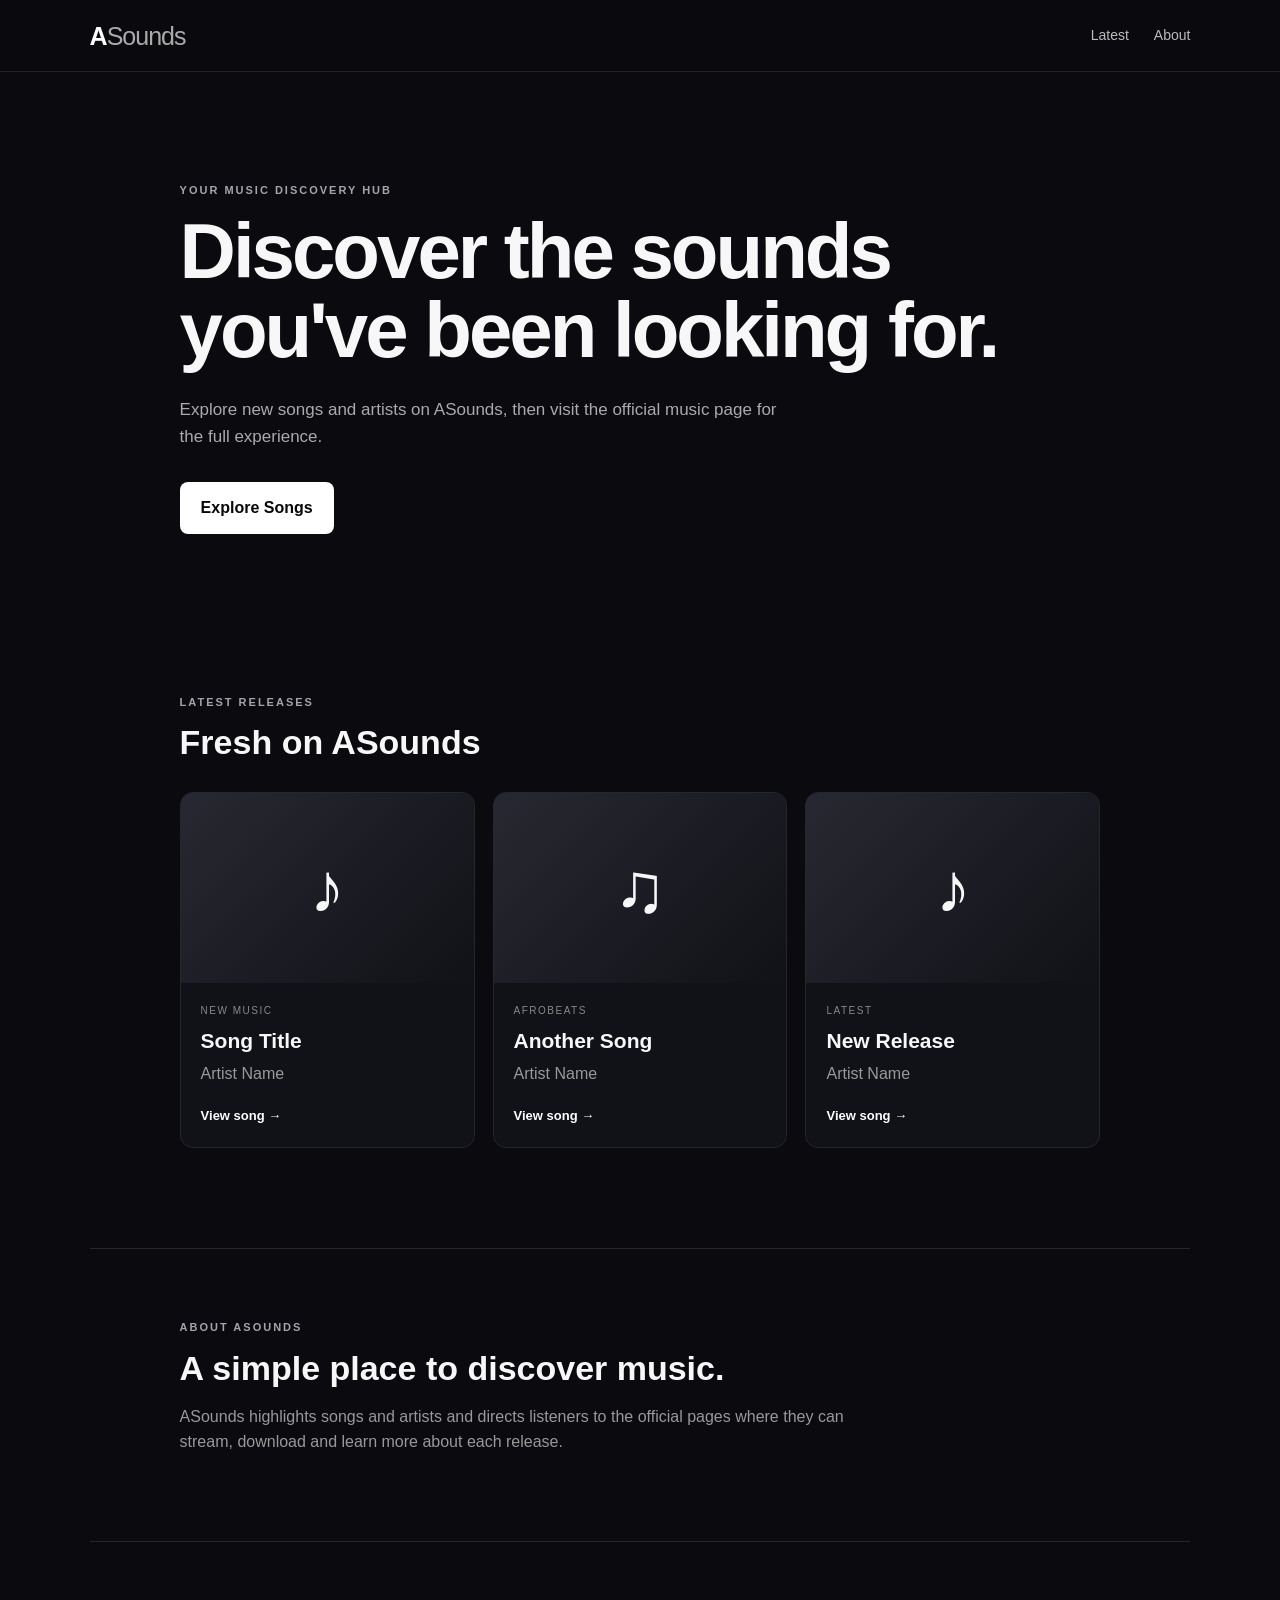
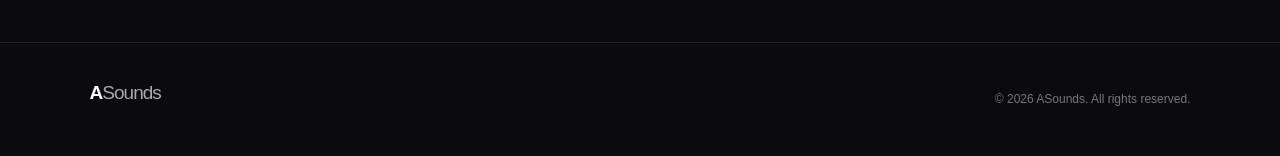
==== index.html @ 5eadc39b "Add files via upload" ====
<!DOCTYPE html>
<html lang="en">
<head>
  <meta charset="UTF-8">
  <meta name="viewport" content="width=device-width, initial-scale=1.0">
  <meta name="description" content="ASounds - Discover the latest music, artists and songs.">
  <title>ASounds — Discover Music</title>
  <link rel="stylesheet" href="style.css">
</head>
<body>
  <header class="header">
    <a class="logo" href="index.html">A<span>Sounds</span></a>
    <nav>
      <a href="#latest">Latest</a>
      <a href="#about">About</a>
    </nav>
  </header>

  <main>
    <section class="hero">
      <p class="eyebrow">YOUR MUSIC DISCOVERY HUB</p>
      <h1>Discover the sounds<br>you've been looking for.</h1>
      <p>Explore new songs and artists on ASounds, then visit the official music page for the full experience.</p>
      <a class="button" href="#latest">Explore Songs</a>
    </section>

    <section id="latest" class="section">
      <div class="section-head">
        <div>
          <p class="eyebrow">LATEST RELEASES</p>
          <h2>Fresh on ASounds</h2>
        </div>
      </div>

      <!-- Replace these demo cards with your real song pages -->
      <div class="songs">
        <article class="song-card">
          <div class="cover">♪</div>
          <div class="song-info">
            <p class="tag">NEW MUSIC</p>
            <h3>Song Title</h3>
            <p>Artist Name</p>
            <a href="song.html" class="listen">View song →</a>
          </div>
        </article>

        <article class="song-card">
          <div class="cover">♫</div>
          <div class="song-info">
            <p class="tag">AFROBEATS</p>
            <h3>Another Song</h3>
            <p>Artist Name</p>
            <a href="song.html" class="listen">View song →</a>
          </div>
        </article>

        <article class="song-card">
          <div class="cover">♪</div>
          <div class="song-info">
            <p class="tag">LATEST</p>
            <h3>New Release</h3>
            <p>Artist Name</p>
            <a href="song.html" class="listen">View song →</a>
          </div>
        </article>
      </div>
    </section>

    <section id="about" class="about">
      <p class="eyebrow">ABOUT ASOUNDS</p>
      <h2>A simple place to discover music.</h2>
      <p>ASounds highlights songs and artists and directs listeners to the official pages where they can stream, download and learn more about each release.</p>
    </section>
  </main>

  <footer>
    <div class="logo">A<span>Sounds</span></div>
    <p>© 2026 ASounds. All rights reserved.</p>
  </footer>
</body>
</html>
---- style.css ----
*{box-sizing:border-box}html{scroll-behavior:smooth}body{margin:0;font-family:Inter,Arial,sans-serif;background:#0b0b0f;color:#f7f7f8;line-height:1.6}.header{height:72px;display:flex;align-items:center;justify-content:space-between;padding:0 7%;border-bottom:1px solid #22232a;position:sticky;top:0;background:rgba(11,11,15,.94);backdrop-filter:blur(10px);z-index:10}.logo{font-size:25px;font-weight:900;letter-spacing:-1px;color:#fff;text-decoration:none}.logo span{font-weight:400;color:#aaa}.header nav{display:flex;gap:25px}.header nav a,.back{color:#bbb;text-decoration:none;font-size:14px}.header nav a:hover,.back:hover{color:#fff}.hero{max-width:1100px;margin:auto;padding:110px 7% 90px}.eyebrow{font-size:11px;letter-spacing:2px;font-weight:800;color:#a4a4ad;margin:0 0 12px}.hero h1{font-size:clamp(42px,7vw,78px);line-height:1.02;letter-spacing:-3px;margin:0 0 25px}.hero>p:not(.eyebrow){max-width:610px;color:#aaa;font-size:17px;margin-bottom:32px}.button{display:inline-block;background:#fff;color:#08080a;text-decoration:none;font-weight:800;padding:13px 21px;border-radius:8px}.button:hover{opacity:.88}.section{max-width:1100px;margin:auto;padding:70px 7%}.section h2,.about h2{font-size:34px;line-height:1.15;margin:0}.songs{display:grid;grid-template-columns:repeat(3,1fr);gap:18px;margin-top:30px}.song-card{border:1px solid #25262e;border-radius:13px;overflow:hidden;background:#111217}.cover,.large-cover{display:grid;place-items:center;background:linear-gradient(135deg,#272831,#111217);font-size:70px;font-weight:900}.cover{height:190px}.song-info{padding:20px}.song-info h3{font-size:21px;margin:0}.song-info p:not(.tag){color:#999;margin:3px 0 15px}.tag{font-size:10px!important;letter-spacing:1.5px;color:#888;margin:0 0 5px!important}.listen{color:#fff;text-decoration:none;font-size:13px;font-weight:800}.about{max-width:1100px;margin:30px auto 100px;padding:70px 7%;border-top:1px solid #25262e;border-bottom:1px solid #25262e}.about p:last-child{color:#999;max-width:700px}.song-page{max-width:760px;margin:auto;padding:70px 7% 100px}.large-cover{height:340px;border-radius:16px;margin-bottom:35px;font-size:110px}.song-page h1{font-size:48px;line-height:1.05;margin:0}.song-page h2{font-size:20px;color:#aaa;font-weight:500;margin:8px 0 25px}.description{color:#aaa}.player-placeholder{border:1px solid #292a32;border-radius:12px;padding:18px;display:flex;gap:14px;align-items:center;margin:28px 0}.player-placeholder span{font-size:28px}.player-placeholder strong,.player-placeholder small{display:block}.player-placeholder small{color:#888;margin-top:2px}.full{width:100%;text-align:center}.official-note{text-align:center;color:#777;font-size:12px;margin-top:15px}footer{border-top:1px solid #22232a;padding:35px 7%;display:flex;justify-content:space-between;gap:20px;color:#777;font-size:12px}footer .logo{font-size:19px;color:#fff}@media(max-width:720px){.header{padding:0 5%}.header nav{gap:14px}.hero{padding:75px 5% 65px}.hero h1{letter-spacing:-2px}.section{padding:55px 5%}.songs{grid-template-columns:1fr}.about{margin-bottom:50px;padding:55px 5%}.song-page{padding:45px 5% 70px}.large-cover{height:260px}.song-page h1{font-size:38px}footer{padding:30px 5%;flex-direction:column}}
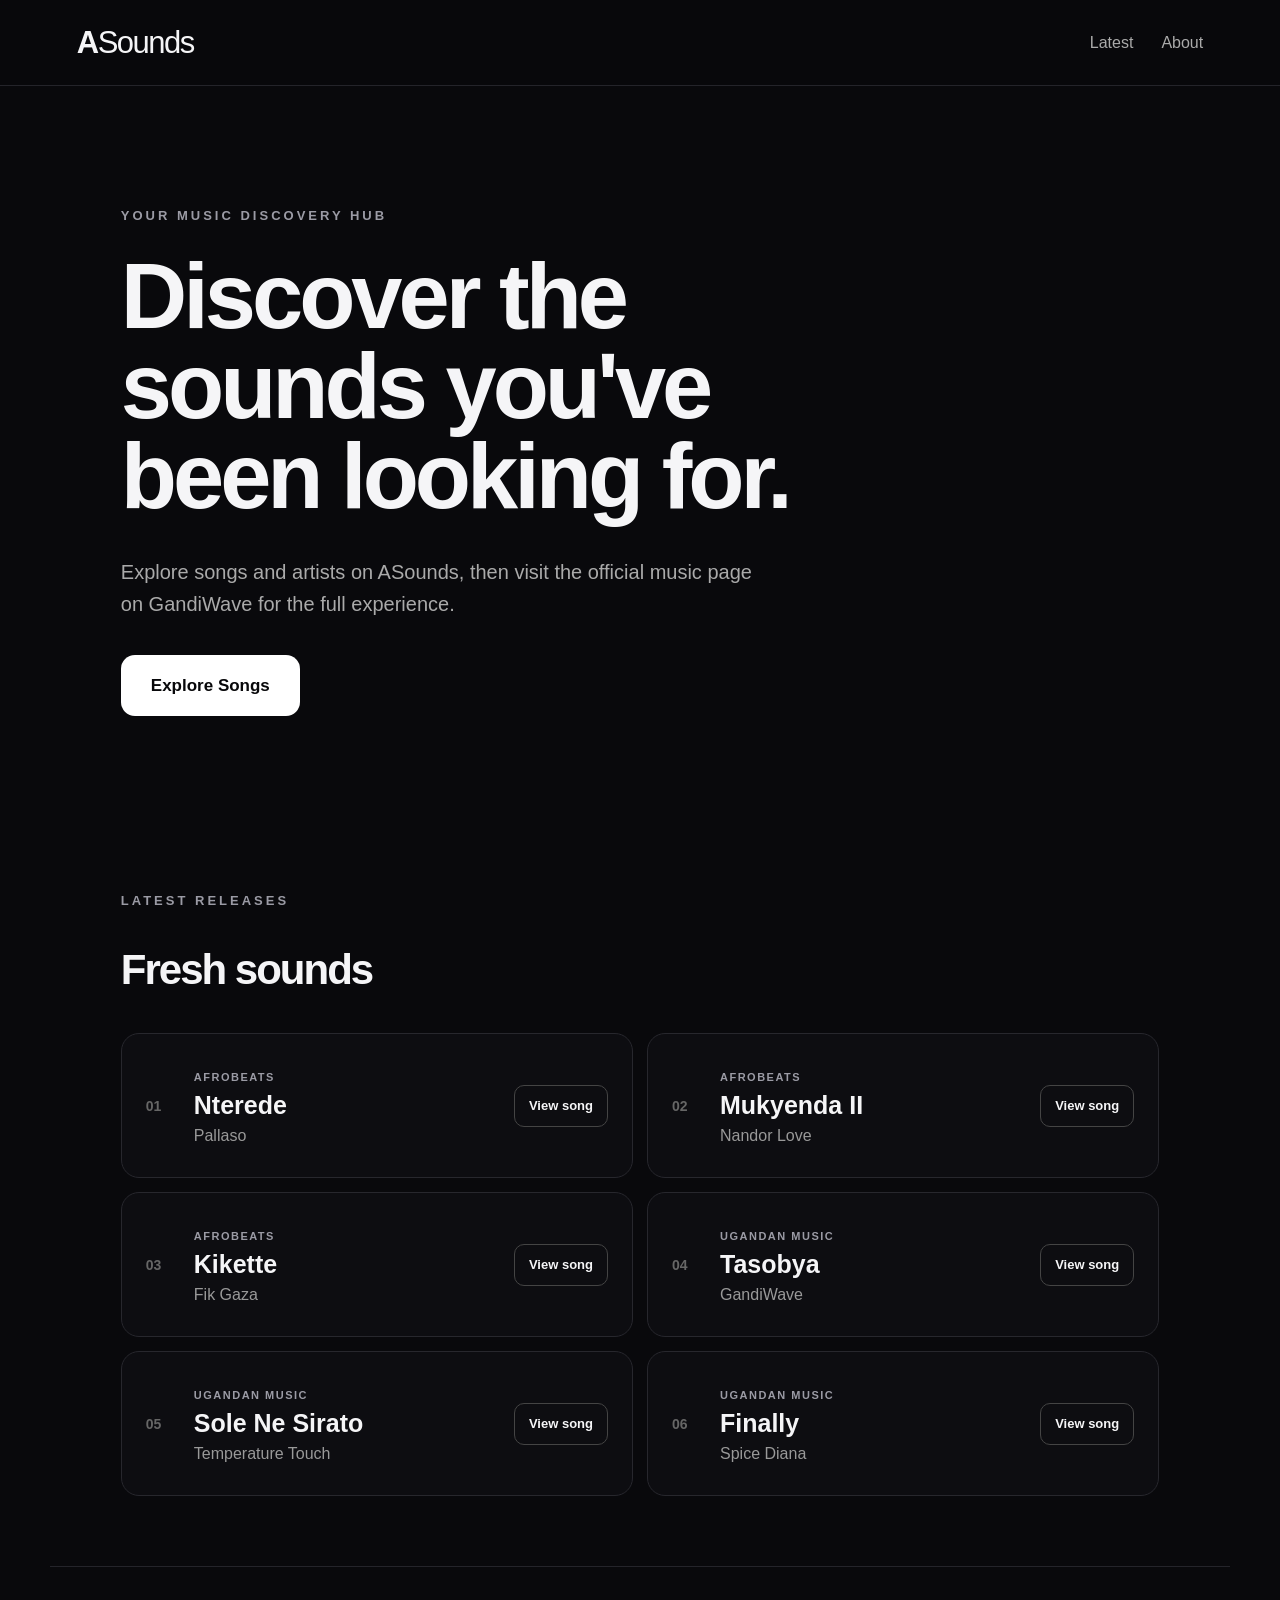
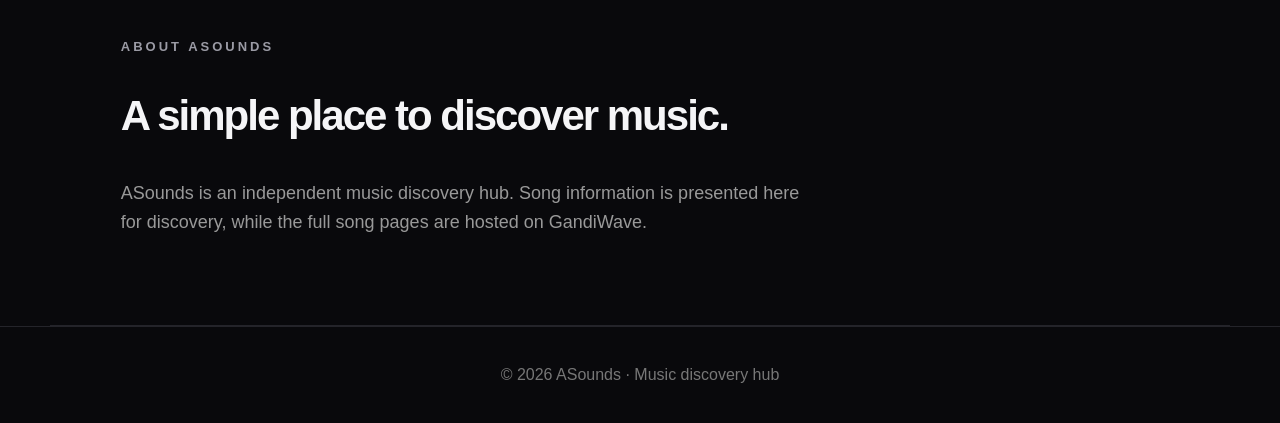
==== commit 229902e7: "Add files via upload" ====
--- a/index.html
+++ b/index.html
@@ -1,81 +1 @@
-<!DOCTYPE html>
-<html lang="en">
-<head>
-  <meta charset="UTF-8">
-  <meta name="viewport" content="width=device-width, initial-scale=1.0">
-  <meta name="description" content="ASounds - Discover the latest music, artists and songs.">
-  <title>ASounds — Discover Music</title>
-  <link rel="stylesheet" href="style.css">
-</head>
-<body>
-  <header class="header">
-    <a class="logo" href="index.html">A<span>Sounds</span></a>
-    <nav>
-      <a href="#latest">Latest</a>
-      <a href="#about">About</a>
-    </nav>
-  </header>
-
-  <main>
-    <section class="hero">
-      <p class="eyebrow">YOUR MUSIC DISCOVERY HUB</p>
-      <h1>Discover the sounds<br>you've been looking for.</h1>
-      <p>Explore new songs and artists on ASounds, then visit the official music page for the full experience.</p>
-      <a class="button" href="#latest">Explore Songs</a>
-    </section>
-
-    <section id="latest" class="section">
-      <div class="section-head">
-        <div>
-          <p class="eyebrow">LATEST RELEASES</p>
-          <h2>Fresh on ASounds</h2>
-        </div>
-      </div>
-
-      <!-- Replace these demo cards with your real song pages -->
-      <div class="songs">
-        <article class="song-card">
-          <div class="cover">♪</div>
-          <div class="song-info">
-            <p class="tag">NEW MUSIC</p>
-            <h3>Song Title</h3>
-            <p>Artist Name</p>
-            <a href="song.html" class="listen">View song →</a>
-          </div>
-        </article>
-
-        <article class="song-card">
-          <div class="cover">♫</div>
-          <div class="song-info">
-            <p class="tag">AFROBEATS</p>
-            <h3>Another Song</h3>
-            <p>Artist Name</p>
-            <a href="song.html" class="listen">View song →</a>
-          </div>
-        </article>
-
-        <article class="song-card">
-          <div class="cover">♪</div>
-          <div class="song-info">
-            <p class="tag">LATEST</p>
-            <h3>New Release</h3>
-            <p>Artist Name</p>
-            <a href="song.html" class="listen">View song →</a>
-          </div>
-        </article>
-      </div>
-    </section>
-
-    <section id="about" class="about">
-      <p class="eyebrow">ABOUT ASOUNDS</p>
-      <h2>A simple place to discover music.</h2>
-      <p>ASounds highlights songs and artists and directs listeners to the official pages where they can stream, download and learn more about each release.</p>
-    </section>
-  </main>
-
-  <footer>
-    <div class="logo">A<span>Sounds</span></div>
-    <p>© 2026 ASounds. All rights reserved.</p>
-  </footer>
-</body>
-</html>
+<!doctype html><html lang="en"><head><meta charset="UTF-8"><meta name="viewport" content="width=device-width,initial-scale=1"><meta name="description" content="ASounds — discover Ugandan songs and visit official music pages on GandiWave."><title>ASounds — Music Discovery Hub</title><link rel="stylesheet" href="style.css"></head><body><header class="site-header"><a class="brand" href="index.html"><span>A</span>Sounds</a><nav><a href="#latest">Latest</a><a href="#about">About</a></nav></header><main><section class="hero"><p class="eyebrow">YOUR MUSIC DISCOVERY HUB</p><h1>Discover the<br>sounds you've<br>been looking for.</h1><p class="hero-text">Explore songs and artists on ASounds, then visit the official music page on GandiWave for the full experience.</p><a class="button" href="#latest">Explore Songs</a></section><section id="latest" class="section"><p class="eyebrow">LATEST RELEASES</p><h2>Fresh sounds</h2><div id="song-list" class="song-grid"></div></section><section id="about" class="about section"><p class="eyebrow">ABOUT ASOUNDS</p><h2>A simple place to discover music.</h2><p>ASounds is an independent music discovery hub. Song information is presented here for discovery, while the full song pages are hosted on GandiWave.</p></section></main><footer>© 2026 ASounds · Music discovery hub</footer><script>const songs=[{"title": "Nterede", "artist": "Pallaso", "genre": "Afrobeats", "url": "https://www.gandiwave.com/song/nterede-by-pallaso-89", "slug": "nterede-by-pallaso-89"}, {"title": "Mukyenda II", "artist": "Nandor Love", "genre": "Afrobeats", "url": "https://www.gandiwave.com/song/mukyenda-ii-by-nandor-love-26", "slug": "mukyenda-ii-by-nandor-love-26"}, {"title": "Kikette", "artist": "Fik Gaza", "genre": "Afrobeats", "url": "https://www.gandiwave.com/song/kikette-by-fik-gaza-16", "slug": "kikette-by-fik-gaza-16"}, {"title": "Tasobya", "artist": "GandiWave", "genre": "Ugandan Music", "url": "https://www.gandiwave.com/song/tasobya-8", "slug": "tasobya-8"}, {"title": "Sole Ne Sirato", "artist": "Temperature Touch", "genre": "Ugandan Music", "url": "https://www.gandiwave.com/song/sole-ne-sirato-by-temperature-touch-7", "slug": "sole-ne-sirato-by-temperature-touch-7"}, {"title": "Finally", "artist": "Spice Diana", "genre": "Ugandan Music", "url": "https://www.gandiwave.com/song/finally-by-spice-diana-4", "slug": "finally-by-spice-diana-4"}];document.getElementById("song-list").innerHTML=songs.map((s,i)=>`<article class="song-card"><div class="number">${String(i+1).padStart(2,"0")}</div><div class="song-info"><span class="tag">${s.genre}</span><h3>${s.title}</h3><p>${s.artist}</p></div><a class="small-button" href="song.html?slug=${encodeURIComponent(s.slug)}">View song</a></article>`).join("");</script></body></html>
--- a/style.css
+++ b/style.css
@@ -1 +1 @@
-*{box-sizing:border-box}html{scroll-behavior:smooth}body{margin:0;font-family:Inter,Arial,sans-serif;background:#0b0b0f;color:#f7f7f8;line-height:1.6}.header{height:72px;display:flex;align-items:center;justify-content:space-between;padding:0 7%;border-bottom:1px solid #22232a;position:sticky;top:0;background:rgba(11,11,15,.94);backdrop-filter:blur(10px);z-index:10}.logo{font-size:25px;font-weight:900;letter-spacing:-1px;color:#fff;text-decoration:none}.logo span{font-weight:400;color:#aaa}.header nav{display:flex;gap:25px}.header nav a,.back{color:#bbb;text-decoration:none;font-size:14px}.header nav a:hover,.back:hover{color:#fff}.hero{max-width:1100px;margin:auto;padding:110px 7% 90px}.eyebrow{font-size:11px;letter-spacing:2px;font-weight:800;color:#a4a4ad;margin:0 0 12px}.hero h1{font-size:clamp(42px,7vw,78px);line-height:1.02;letter-spacing:-3px;margin:0 0 25px}.hero>p:not(.eyebrow){max-width:610px;color:#aaa;font-size:17px;margin-bottom:32px}.button{display:inline-block;background:#fff;color:#08080a;text-decoration:none;font-weight:800;padding:13px 21px;border-radius:8px}.button:hover{opacity:.88}.section{max-width:1100px;margin:auto;padding:70px 7%}.section h2,.about h2{font-size:34px;line-height:1.15;margin:0}.songs{display:grid;grid-template-columns:repeat(3,1fr);gap:18px;margin-top:30px}.song-card{border:1px solid #25262e;border-radius:13px;overflow:hidden;background:#111217}.cover,.large-cover{display:grid;place-items:center;background:linear-gradient(135deg,#272831,#111217);font-size:70px;font-weight:900}.cover{height:190px}.song-info{padding:20px}.song-info h3{font-size:21px;margin:0}.song-info p:not(.tag){color:#999;margin:3px 0 15px}.tag{font-size:10px!important;letter-spacing:1.5px;color:#888;margin:0 0 5px!important}.listen{color:#fff;text-decoration:none;font-size:13px;font-weight:800}.about{max-width:1100px;margin:30px auto 100px;padding:70px 7%;border-top:1px solid #25262e;border-bottom:1px solid #25262e}.about p:last-child{color:#999;max-width:700px}.song-page{max-width:760px;margin:auto;padding:70px 7% 100px}.large-cover{height:340px;border-radius:16px;margin-bottom:35px;font-size:110px}.song-page h1{font-size:48px;line-height:1.05;margin:0}.song-page h2{font-size:20px;color:#aaa;font-weight:500;margin:8px 0 25px}.description{color:#aaa}.player-placeholder{border:1px solid #292a32;border-radius:12px;padding:18px;display:flex;gap:14px;align-items:center;margin:28px 0}.player-placeholder span{font-size:28px}.player-placeholder strong,.player-placeholder small{display:block}.player-placeholder small{color:#888;margin-top:2px}.full{width:100%;text-align:center}.official-note{text-align:center;color:#777;font-size:12px;margin-top:15px}footer{border-top:1px solid #22232a;padding:35px 7%;display:flex;justify-content:space-between;gap:20px;color:#777;font-size:12px}footer .logo{font-size:19px;color:#fff}@media(max-width:720px){.header{padding:0 5%}.header nav{gap:14px}.hero{padding:75px 5% 65px}.hero h1{letter-spacing:-2px}.section{padding:55px 5%}.songs{grid-template-columns:1fr}.about{margin-bottom:50px;padding:55px 5%}.song-page{padding:45px 5% 70px}.large-cover{height:260px}.song-page h1{font-size:38px}footer{padding:30px 5%;flex-direction:column}}
+*{box-sizing:border-box}html{scroll-behavior:smooth}body{margin:0;background:#09090c;color:#f5f5f7;font-family:Arial,Helvetica,sans-serif;line-height:1.6}a{color:inherit;text-decoration:none}.site-header{height:86px;border-bottom:1px solid #24242a;display:flex;align-items:center;justify-content:space-between;padding:0 6%;position:sticky;top:0;background:rgba(9,9,12,.96);backdrop-filter:blur(12px);z-index:10}.brand{font-size:31px;letter-spacing:-1.5px}.brand span{font-weight:800}.site-header nav{display:flex;gap:28px;color:#aaa}.site-header nav a:hover{color:#fff}main{max-width:1180px;margin:auto}.hero{padding:120px 6% 105px;min-height:650px}.eyebrow{font-size:13px;letter-spacing:3px;font-weight:700;color:#9b9ba5;margin:0 0 24px}.hero h1{font-size:clamp(50px,8vw,92px);line-height:.98;letter-spacing:-4px;max-width:820px;margin:0 0 35px}.hero-text{font-size:20px;color:#aaa;max-width:650px;margin:0 0 35px}.button{display:inline-block;background:#fff;color:#08080a;padding:17px 30px;border-radius:14px;font-weight:700;font-size:17px}.section{padding:70px 6%}.section h2{font-size:42px;letter-spacing:-2px;margin:0 0 30px}.song-grid{display:grid;grid-template-columns:repeat(2,minmax(0,1fr));gap:14px}.song-card{border:1px solid #27272d;border-radius:18px;padding:24px;display:flex;align-items:center;gap:18px;min-height:145px;background:#0d0d11}.song-card:hover{border-color:#555}.number{color:#666;font-size:14px;font-weight:700;width:30px}.song-info{flex:1}.tag{display:inline-block;color:#9b9ba5;font-size:11px;text-transform:uppercase;letter-spacing:1.5px;font-weight:700;margin-bottom:5px}.song-info h3{font-size:25px;line-height:1.1;margin:0 0 4px}.song-info p{color:#999;margin:0}.small-button{border:1px solid #444;padding:10px 14px;border-radius:10px;font-size:13px;font-weight:700;white-space:nowrap}.small-button:hover{background:#fff;color:#000}.about{border-top:1px solid #24242a;border-bottom:1px solid #24242a}.about p:last-child{color:#999;max-width:700px;font-size:18px}.song-page{padding:100px 6%;min-height:700px}.back{color:#999;display:inline-block;margin-bottom:80px}.song-page h1{font-size:clamp(54px,9vw,100px);line-height:1;letter-spacing:-4px;margin:15px 0}.artist{font-size:25px;color:#aaa;font-weight:400;margin:0 0 30px}.destination{color:#777;margin-top:18px;font-size:13px}footer{border-top:1px solid #24242a;color:#777;padding:35px 6%;text-align:center}@media(max-width:700px){.site-header{height:74px;padding:0 7%}.brand{font-size:27px}.site-header nav{gap:18px}.hero{padding:90px 7% 70px}.hero h1{font-size:54px;letter-spacing:-2.5px}.hero-text{font-size:18px}.section{padding:55px 7%}.section h2{font-size:34px}.song-grid{grid-template-columns:1fr}.song-card{padding:20px}.song-info h3{font-size:22px}.small-button{padding:9px 11px}.song-page{padding:70px 7%}.song-page h1{font-size:58px;letter-spacing:-2px}.back{margin-bottom:55px}}
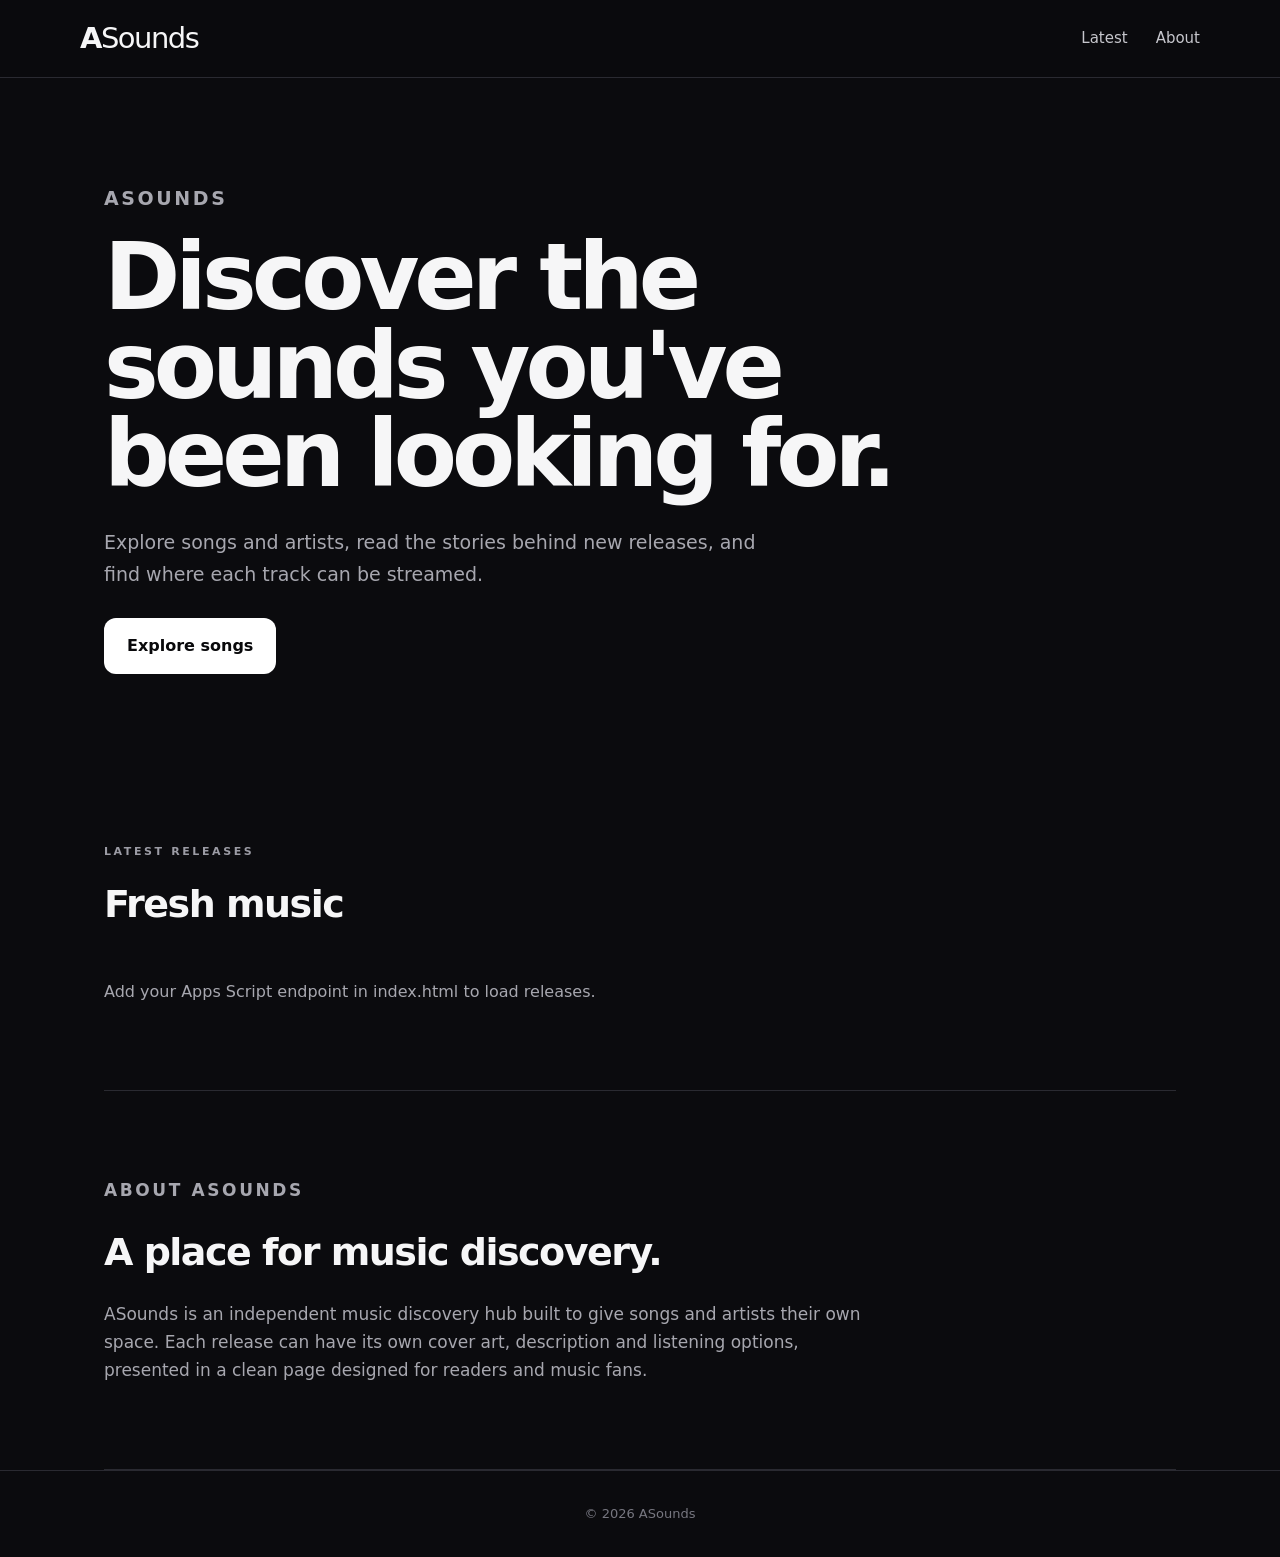
==== commit 2075cbbb: "Add files via upload" ====
--- a/index.html
+++ b/index.html
@@ -1 +1,46 @@
-<!doctype html><html lang="en"><head><meta charset="UTF-8"><meta name="viewport" content="width=device-width,initial-scale=1"><meta name="description" content="ASounds — discover Ugandan songs and visit official music pages on GandiWave."><title>ASounds — Music Discovery Hub</title><link rel="stylesheet" href="style.css"></head><body><header class="site-header"><a class="brand" href="index.html"><span>A</span>Sounds</a><nav><a href="#latest">Latest</a><a href="#about">About</a></nav></header><main><section class="hero"><p class="eyebrow">YOUR MUSIC DISCOVERY HUB</p><h1>Discover the<br>sounds you've<br>been looking for.</h1><p class="hero-text">Explore songs and artists on ASounds, then visit the official music page on GandiWave for the full experience.</p><a class="button" href="#latest">Explore Songs</a></section><section id="latest" class="section"><p class="eyebrow">LATEST RELEASES</p><h2>Fresh sounds</h2><div id="song-list" class="song-grid"></div></section><section id="about" class="about section"><p class="eyebrow">ABOUT ASOUNDS</p><h2>A simple place to discover music.</h2><p>ASounds is an independent music discovery hub. Song information is presented here for discovery, while the full song pages are hosted on GandiWave.</p></section></main><footer>© 2026 ASounds · Music discovery hub</footer><script>const songs=[{"title": "Nterede", "artist": "Pallaso", "genre": "Afrobeats", "url": "https://www.gandiwave.com/song/nterede-by-pallaso-89", "slug": "nterede-by-pallaso-89"}, {"title": "Mukyenda II", "artist": "Nandor Love", "genre": "Afrobeats", "url": "https://www.gandiwave.com/song/mukyenda-ii-by-nandor-love-26", "slug": "mukyenda-ii-by-nandor-love-26"}, {"title": "Kikette", "artist": "Fik Gaza", "genre": "Afrobeats", "url": "https://www.gandiwave.com/song/kikette-by-fik-gaza-16", "slug": "kikette-by-fik-gaza-16"}, {"title": "Tasobya", "artist": "GandiWave", "genre": "Ugandan Music", "url": "https://www.gandiwave.com/song/tasobya-8", "slug": "tasobya-8"}, {"title": "Sole Ne Sirato", "artist": "Temperature Touch", "genre": "Ugandan Music", "url": "https://www.gandiwave.com/song/sole-ne-sirato-by-temperature-touch-7", "slug": "sole-ne-sirato-by-temperature-touch-7"}, {"title": "Finally", "artist": "Spice Diana", "genre": "Ugandan Music", "url": "https://www.gandiwave.com/song/finally-by-spice-diana-4", "slug": "finally-by-spice-diana-4"}];document.getElementById("song-list").innerHTML=songs.map((s,i)=>`<article class="song-card"><div class="number">${String(i+1).padStart(2,"0")}</div><div class="song-info"><span class="tag">${s.genre}</span><h3>${s.title}</h3><p>${s.artist}</p></div><a class="small-button" href="song.html?slug=${encodeURIComponent(s.slug)}">View song</a></article>`).join("");</script></body></html>+<!doctype html>
+<html lang="en">
+<head>
+<meta charset="utf-8"><meta name="viewport" content="width=device-width,initial-scale=1">
+<meta name="description" content="ASounds — discover songs, artists and new music.">
+<title>ASounds — Discover Music</title>
+<link rel="stylesheet" href="style.css">
+</head>
+<body>
+<header class="site-header"><a class="brand" href="index.html"><b>A</b>Sounds</a><nav class="nav"><a href="#latest">Latest</a><a href="#about">About</a></nav></header>
+<main class="wrap">
+<section class="hero">
+<p class="eyebrow">ASOUNDS</p>
+<h1>Discover the sounds you've been looking for.</h1>
+<p>Explore songs and artists, read the stories behind new releases, and find where each track can be streamed.</p>
+<a class="button" href="#latest">Explore songs</a>
+</section>
+<section id="latest" class="section">
+<div class="section-head"><div><p class="eyebrow">LATEST RELEASES</p><h2>Fresh music</h2></div></div>
+<div id="songs" class="song-grid"><p class="loading">Loading releases…</p></div>
+</section>
+<section id="about" class="section about">
+<p class="eyebrow">ABOUT ASOUNDS</p><h2>A place for music discovery.</h2>
+<p>ASounds is an independent music discovery hub built to give songs and artists their own space. Each release can have its own cover art, description and listening options, presented in a clean page designed for readers and music fans.</p>
+</section>
+</main>
+<footer>© 2026 ASounds</footer>
+<script>
+const ENDPOINT="PASTE_YOUR_APPS_SCRIPT_WEB_APP_URL_HERE";
+const fallback = [];
+const esc = s => String(s||'').replace(/[&<>"']/g,m=>({'&':'&amp;','<':'&lt;','>':'&gt;','"':'&quot;',"'":'&#39;'}[m]));
+function card(s,i){return `<article class="song-card">
+<img class="cover-mini" src="${esc(s.coverUrl||'')}" alt="" onerror="this.style.visibility='hidden'">
+<div class="song-card-body"><span class="tag">${esc(s.genre||'Music')}</span><h3>${esc(s.title)}</h3><p>${esc(s.artist)}</p><a class="small-button" href="song.html?slug=${encodeURIComponent(s.slug)}">Open song</a></div></article>`}
+async function load(){
+ const box=document.getElementById('songs');
+ if(!ENDPOINT.startsWith('http')){box.innerHTML='<p class="muted">Add your Apps Script endpoint in index.html to load releases.</p>';return}
+ try{
+  const r=await fetch(ENDPOINT); const x=await r.json();
+  if(!x.ok) throw new Error(x.message);
+  box.innerHTML=x.songs.length?x.songs.map(card).join(''):'<p class="muted">No releases have been added yet.</p>';
+ }catch(e){box.innerHTML='<p class="muted">Releases are temporarily unavailable. Please try again later.</p>'}
+}
+load();
+</script>
+</body></html>
--- a/style.css
+++ b/style.css
@@ -1 +1,36 @@
-*{box-sizing:border-box}html{scroll-behavior:smooth}body{margin:0;background:#09090c;color:#f5f5f7;font-family:Arial,Helvetica,sans-serif;line-height:1.6}a{color:inherit;text-decoration:none}.site-header{height:86px;border-bottom:1px solid #24242a;display:flex;align-items:center;justify-content:space-between;padding:0 6%;position:sticky;top:0;background:rgba(9,9,12,.96);backdrop-filter:blur(12px);z-index:10}.brand{font-size:31px;letter-spacing:-1.5px}.brand span{font-weight:800}.site-header nav{display:flex;gap:28px;color:#aaa}.site-header nav a:hover{color:#fff}main{max-width:1180px;margin:auto}.hero{padding:120px 6% 105px;min-height:650px}.eyebrow{font-size:13px;letter-spacing:3px;font-weight:700;color:#9b9ba5;margin:0 0 24px}.hero h1{font-size:clamp(50px,8vw,92px);line-height:.98;letter-spacing:-4px;max-width:820px;margin:0 0 35px}.hero-text{font-size:20px;color:#aaa;max-width:650px;margin:0 0 35px}.button{display:inline-block;background:#fff;color:#08080a;padding:17px 30px;border-radius:14px;font-weight:700;font-size:17px}.section{padding:70px 6%}.section h2{font-size:42px;letter-spacing:-2px;margin:0 0 30px}.song-grid{display:grid;grid-template-columns:repeat(2,minmax(0,1fr));gap:14px}.song-card{border:1px solid #27272d;border-radius:18px;padding:24px;display:flex;align-items:center;gap:18px;min-height:145px;background:#0d0d11}.song-card:hover{border-color:#555}.number{color:#666;font-size:14px;font-weight:700;width:30px}.song-info{flex:1}.tag{display:inline-block;color:#9b9ba5;font-size:11px;text-transform:uppercase;letter-spacing:1.5px;font-weight:700;margin-bottom:5px}.song-info h3{font-size:25px;line-height:1.1;margin:0 0 4px}.song-info p{color:#999;margin:0}.small-button{border:1px solid #444;padding:10px 14px;border-radius:10px;font-size:13px;font-weight:700;white-space:nowrap}.small-button:hover{background:#fff;color:#000}.about{border-top:1px solid #24242a;border-bottom:1px solid #24242a}.about p:last-child{color:#999;max-width:700px;font-size:18px}.song-page{padding:100px 6%;min-height:700px}.back{color:#999;display:inline-block;margin-bottom:80px}.song-page h1{font-size:clamp(54px,9vw,100px);line-height:1;letter-spacing:-4px;margin:15px 0}.artist{font-size:25px;color:#aaa;font-weight:400;margin:0 0 30px}.destination{color:#777;margin-top:18px;font-size:13px}footer{border-top:1px solid #24242a;color:#777;padding:35px 6%;text-align:center}@media(max-width:700px){.site-header{height:74px;padding:0 7%}.brand{font-size:27px}.site-header nav{gap:18px}.hero{padding:90px 7% 70px}.hero h1{font-size:54px;letter-spacing:-2.5px}.hero-text{font-size:18px}.section{padding:55px 7%}.section h2{font-size:34px}.song-grid{grid-template-columns:1fr}.song-card{padding:20px}.song-info h3{font-size:22px}.small-button{padding:9px 11px}.song-page{padding:70px 7%}.song-page h1{font-size:58px;letter-spacing:-2px}.back{margin-bottom:55px}}+*{box-sizing:border-box}
+:root{--bg:#0b0b0e;--panel:#121216;--panel2:#17171c;--line:#2a2a31;--text:#f6f6f7;--muted:#a7a7af;--soft:#777780;--accent:#fff;--max:1120px}
+html{scroll-behavior:smooth}
+body{margin:0;background:var(--bg);color:var(--text);font-family:Inter,system-ui,-apple-system,BlinkMacSystemFont,"Segoe UI",Arial,sans-serif;line-height:1.65}
+a{color:inherit;text-decoration:none}
+img{max-width:100%;display:block}
+.site-header{height:78px;border-bottom:1px solid var(--line);display:flex;align-items:center;justify-content:space-between;padding:0 max(24px,calc((100% - var(--max))/2));position:sticky;top:0;background:rgba(11,11,14,.94);backdrop-filter:blur(12px);z-index:20}
+.brand{font-size:29px;letter-spacing:-1.5px;font-weight:400}.brand b{font-weight:900}
+.nav{display:flex;gap:28px;color:#c6c6cc;font-size:15px}.nav a:hover{color:#fff}
+.wrap{max-width:var(--max);margin:auto;padding:0 24px}
+.hero{padding:105px 0 90px;max-width:900px}
+.eyebrow{font-size:11px;letter-spacing:2.6px;font-weight:850;color:#9c9ca5;text-transform:uppercase}
+.hero h1{font-size:clamp(52px,8vw,92px);line-height:.96;letter-spacing:-5px;margin:20px 0 28px;max-width:850px}
+.hero p{font-size:19px;color:var(--muted);max-width:680px;margin:0}
+.button{display:inline-flex;align-items:center;justify-content:center;gap:10px;background:#fff;color:#09090b;border:0;padding:15px 23px;border-radius:12px;font-weight:850;margin-top:28px;cursor:pointer}
+.button:hover{transform:translateY(-1px)}
+.section{padding:68px 0}.section-head{display:flex;align-items:end;justify-content:space-between;gap:20px;margin-bottom:28px}.section h2{font-size:38px;letter-spacing:-1.5px;margin:4px 0 0}.muted{color:var(--muted)}
+.song-grid{display:grid;grid-template-columns:repeat(2,minmax(0,1fr));gap:16px}
+.song-card{border:1px solid var(--line);background:var(--panel);border-radius:18px;overflow:hidden;display:flex;align-items:center;min-height:132px;transition:.2s}
+.song-card:hover{border-color:#44444c;transform:translateY(-2px)}
+.cover-mini{width:132px;height:132px;object-fit:cover;background:#202027;flex:0 0 132px}
+.song-card-body{padding:18px 18px 18px 20px;min-width:0;flex:1}.song-card h3{font-size:22px;line-height:1.15;margin:5px 0 4px;white-space:nowrap;overflow:hidden;text-overflow:ellipsis}.song-card p{margin:0;color:#9b9ba3}.tag{font-size:10px;letter-spacing:1.5px;color:#888892;text-transform:uppercase;font-weight:800}
+.small-button{display:inline-flex;margin-top:13px;border:1px solid #3a3a42;border-radius:9px;padding:8px 12px;font-size:12px;font-weight:800}
+.about{border-top:1px solid var(--line);border-bottom:1px solid var(--line)}.about p{color:var(--muted);max-width:760px;font-size:17px}
+footer{border-top:1px solid var(--line);color:#777780;text-align:center;padding:32px 24px;font-size:13px}
+
+.song-wrap{max-width:960px;margin:auto;padding:55px 24px 90px}.back{color:#999;display:inline-block;margin-bottom:28px}
+.song-top{display:grid;grid-template-columns:330px 1fr;gap:46px;align-items:center}
+.cover-large{width:330px;height:330px;object-fit:cover;border-radius:18px;background:#1a1a20;border:1px solid var(--line);box-shadow:0 25px 70px rgba(0,0,0,.35)}
+.song-meta h1{font-size:clamp(48px,7vw,82px);line-height:.96;letter-spacing:-4px;margin:13px 0 8px}.song-artist{font-size:22px;color:#d2d2d7;margin:0 0 14px}.song-date{font-size:13px;color:#777780}
+.description-block{padding:72px 0 10px}.description-block h2{font-size:25px;margin:0 0 20px}.long-description{font-size:18px;color:#c4c4ca;max-width:820px;white-space:pre-line}.long-description p{margin:0 0 22px}
+.stream-box{margin-top:60px;border:1px solid var(--line);background:var(--panel);border-radius:20px;padding:34px;max-width:760px}.stream-box h2{text-align:center;letter-spacing:1.8px;font-size:15px;margin:0 0 25px;text-transform:uppercase;color:#d8d8dc}.stream-buttons{display:grid;grid-template-columns:1fr 1fr;gap:14px}.stream-button{padding:17px 18px;border-radius:12px;background:#fff;color:#09090b;font-weight:900;text-align:center}.stream-button.secondary{background:#1d1d23;color:#fff;border:1px solid #3b3b43}.stream-button:hover{opacity:.9}
+.not-found{padding:110px 0}.loading{color:#999}
+.admin-wrap{max-width:780px;margin:auto;padding:65px 24px 90px}.admin-form{display:grid;gap:17px}.admin-form label{display:grid;gap:7px;font-weight:750;font-size:14px}.admin-form input,.admin-form textarea{width:100%;border:1px solid #34343c;background:#111116;color:#fff;border-radius:10px;padding:13px 14px;font:inherit;outline:none}.admin-form textarea{resize:vertical}.admin-form input:focus,.admin-form textarea:focus{border-color:#777}
+.form-row{display:grid;grid-template-columns:1fr 1fr;gap:14px}.fetch-row{display:flex;gap:10px}.fetch-row input{flex:1}.ghost{background:#1b1b20;color:#fff;border:1px solid #3a3a42;margin-top:0}.status{min-height:24px;color:#aaa}.preview{display:none;border:1px solid var(--line);border-radius:14px;padding:14px;background:#111116}.preview.show{display:flex;gap:14px;align-items:center}.preview img{width:72px;height:72px;border-radius:9px;object-fit:cover;background:#222}
+@media(max-width:760px){.site-header{padding:0 18px}.nav{gap:15px}.wrap{padding:0 18px}.hero{padding:78px 0 65px}.hero h1{letter-spacing:-3px}.song-grid{grid-template-columns:1fr}.song-top{grid-template-columns:1fr;gap:28px}.cover-large{width:min(100%,330px);height:auto;aspect-ratio:1;margin:auto}.song-meta{text-align:left}.song-wrap{padding-left:18px;padding-right:18px}.stream-buttons{grid-template-columns:1fr}.form-row{grid-template-columns:1fr}.fetch-row{flex-direction:column}.fetch-row .button{width:100%}}
